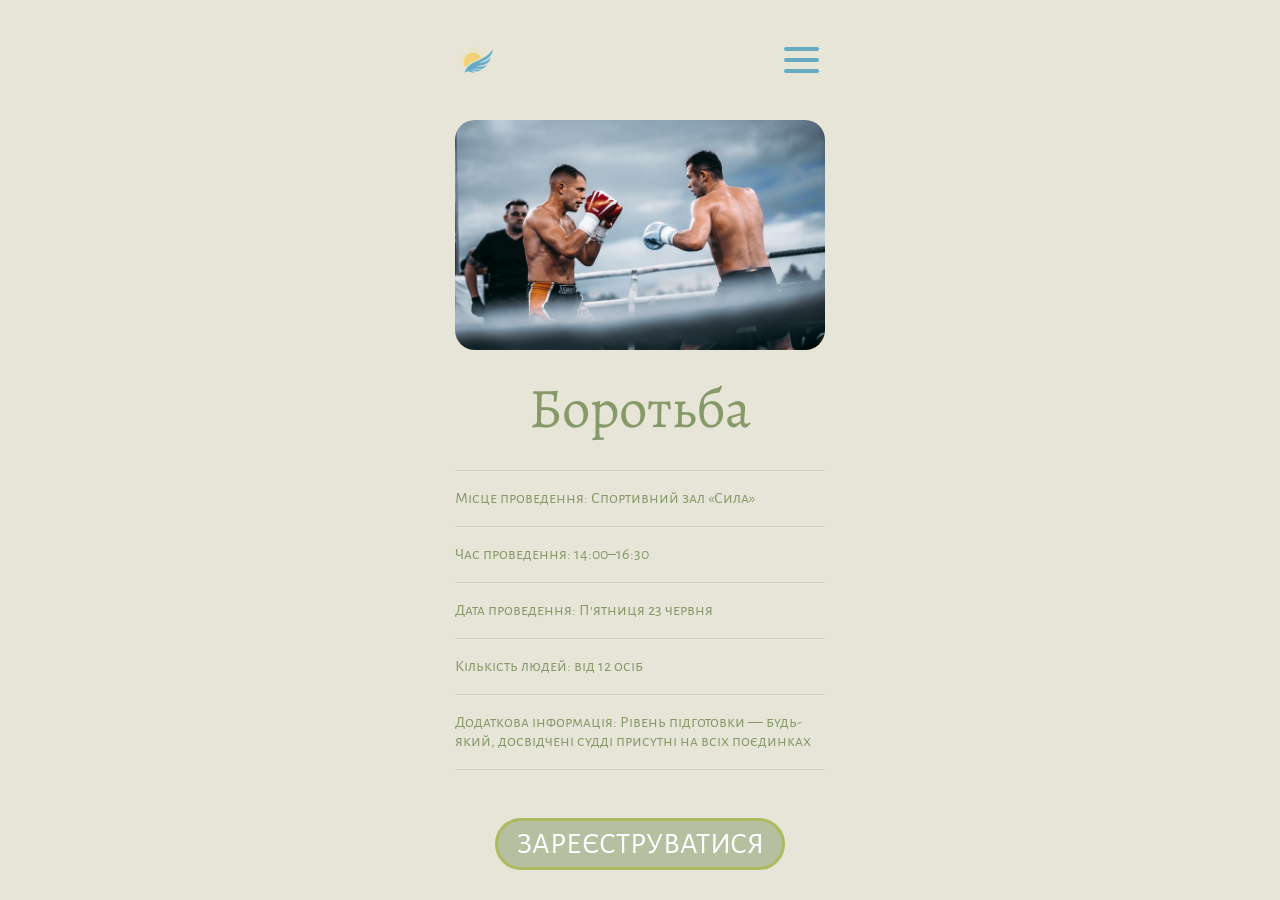
==== borotba.html @ c7641073 "added new pages from activityes" ====
<!doctype html>
<html lang="en">
  <head>
    <meta charset="UTF-8" />
    <meta name="viewport" content="width=device-width, initial-scale=1.0" />
    <link rel="stylesheet" href="./css/style.min.css" />
    <title>Спортивна боротьба</title>
  </head>

  <body>
    <div class="hobby__page">
      <div class="container">
        <header class="header">
          <a href="index.html" class="logo">
            <img src="images/logo.png" alt="Логотип" class="logo__img" />
          </a>

          <button class="header__btn">
            <span class="header__btn-span"></span
            ><span class="header__btn-span"></span
            ><span class="header__btn-span"></span>
          </button>

          <ul class="menu">
            <li class="menu__item">
              <a href="./index.html#home" class="menu__link">Головна</a>
            </li>
            <li class="menu__item">
              <a href="#" class="menu__link">Моя сторінка</a>
            </li>
            <li class="menu__item">
              <a href="./index.html#about" class="menu__link">Про нас</a>
            </li>
            <li class="menu__item">
              <a href="./index.html#activity" class="menu__link">Заходи</a>
            </li>
            <li class="menu__item">
              <a href="./index.html#news" class="menu__link">Новини</a>
            </li>
          </ul>
        </header>
      </div>

      <section class="hobby">
        <div class="container">
          <div class="hobby__inner">
            <img
              src="./images/box.jpg"
              alt="Спортивна боротьба"
              class="hobby__img"
            />
            <h1 class="hobby__title">Боротьба</h1>
            <ul class="hobby__info">
              <li class="hobby__info-item">
                Місце проведення: Спортивний зал «Сила»
              </li>
              <li class="hobby__info-item">Час проведення: 14:00–16:30</li>
              <li class="hobby__info-item">
                Дата проведення: П'ятниця 23 червня
              </li>
              <li class="hobby__info-item">Кількість людей: від 12 осіб</li>
              <li class="hobby__info-item">
                Додаткова інформація: Рівень підготовки — будь-який, досвідчені
                судді присутні на всіх поєдинках
              </li>
            </ul>
            <a href="#" class="home__btn home__btn--big hobby__register"
              >Зареєструватися</a
            >
          </div>
        </div>
      </section>
    </div>

    <script src="./js/main.min.js"></script>
  </body>
</html>
---- css/style.min.css ----
.hobby__title,.title{font-family:"Alegreya-Regular";font-weight:400}.hobby__info-item,body{font-family:"AlegreyaSansSC-Regular";font-weight:400}@font-face{font-family:"PlayfairDisplay-ExtraBoldItalic";src:local("PlayfairDisplay-ExtraBoldItalic"),url("../fonts/PlayfairDisplay-ExtraBoldItalic.woff2") format("woff2"),url("../fonts/PlayfairDisplay-ExtraBoldItalic.woff") format("woff");font-style:normal;font-weight:700;font-display:swap}@font-face{font-family:"Alegreya-Regular";src:local("Alegreya-Regular"),url("../fonts/Alegreya-Regular.woff2") format("woff2"),url("../fonts/Alegreya-Regular.woff") format("woff");font-style:normal;font-weight:400;font-display:swap}@font-face{font-family:"AlegreyaSansSC-Regular";src:local("AlegraySancSC-Regular"),url("../fonts/AlegreyaSansSC-Regular.woff2") format("woff2"),url("../fonts/AlegreyaSansSC-Regular.woff") format("woff");font-style:normal;font-weight:400;font-display:swap}html{-webkit-box-sizing:border-box;box-sizing:border-box}*,*::after,*::before{-webkit-box-sizing:inherit;box-sizing:inherit}ul,ol{padding:0}body,h1,h2,h3,h4,h5,h6,p,ul,ol,li,figure,figcaption,blockquote,dl,dd{margin:0}li{list-style:none}ul{list-style:none}img{max-width:100%;display:block}input,button,textarea,select{font:inherit}button{cursor:pointer}a{text-decoration:none;color:inherit}body{background-color:#e7e5d7}.container{max-width:370px;width:100%;margin:0 auto;min-height:100vh;padding:40px 0}section{width:100vw;min-height:100vh}.title{text-transform:uppercase;font-size:50px;text-align:center;color:#869a69;margin-bottom:10px}.header{display:-webkit-box;display:-ms-flexbox;display:flex;-webkit-box-pack:justify;-ms-flex-pack:justify;justify-content:space-between;-webkit-box-align:center;-ms-flex-align:center;align-items:center;margin-bottom:124px;position:relative;z-index:101}.header__btn{display:-webkit-box;display:-ms-flexbox;display:flex;-webkit-box-orient:vertical;-webkit-box-direction:normal;-ms-flex-direction:column;flex-direction:column;-webkit-box-pack:justify;-ms-flex-pack:justify;justify-content:space-between;width:47px;height:28px;background:none;border:none;cursor:pointer;z-index:102}.header__btn--active .header__btn-span{background-color:#fff}.header__btn--active .header__btn-span:nth-child(1){-webkit-transform:rotate(45deg) translate(9px, 9px);-ms-transform:rotate(45deg) translate(9px, 9px);transform:rotate(45deg) translate(9px, 9px)}.header__btn--active .header__btn-span:nth-child(2){opacity:0}.header__btn--active .header__btn-span:nth-child(3){-webkit-transform:rotate(-45deg) translate(9px, -9px);-ms-transform:rotate(-45deg) translate(9px, -9px);transform:rotate(-45deg) translate(9px, -9px)}.header__btn-span{display:block;width:100%;height:4px;background-color:#65aac2;border-radius:2px;-webkit-transition:opacity .3s ease,background-color .3s ease,-webkit-transform .3s ease;transition:opacity .3s ease,background-color .3s ease,-webkit-transform .3s ease;transition:transform .3s ease,opacity .3s ease,background-color .3s ease;transition:transform .3s ease,opacity .3s ease,background-color .3s ease,-webkit-transform .3s ease}.logo{display:block;height:40px;-webkit-transition:opacity .25s ease,-webkit-transform .25s ease;transition:opacity .25s ease,-webkit-transform .25s ease;transition:transform .25s ease,opacity .25s ease;transition:transform .25s ease,opacity .25s ease,-webkit-transform .25s ease}.logo:hover{-webkit-transform:scale(1.06);-ms-transform:scale(1.06);transform:scale(1.06);opacity:.8}.logo:active{-webkit-transform:scale(0.97);-ms-transform:scale(0.97);transform:scale(0.97);opacity:.6}.logo__img{height:100%}.menu{display:none}.menu--active{display:-webkit-box;display:-ms-flexbox;display:flex;-webkit-box-orient:vertical;-webkit-box-direction:normal;-ms-flex-direction:column;flex-direction:column;-webkit-box-align:center;-ms-flex-align:center;align-items:center;-webkit-box-pack:center;-ms-flex-pack:center;justify-content:center;gap:36px;position:fixed;top:0;left:0;width:100%;min-height:100vh;background-color:rgba(101,170,194,.97);z-index:100;list-style:none}.menu--active .menu__link{color:#fff;font-size:22px;text-transform:uppercase;letter-spacing:3px;padding-bottom:6px;border-bottom:1px solid hsla(0,0%,100%,.3);-webkit-transition:border-color .25s ease,letter-spacing .25s ease;transition:border-color .25s ease,letter-spacing .25s ease}.menu--active .menu__link:hover{border-color:#fff;letter-spacing:5px}.home{background-image:url("../images/home-bg-blur.jpg");background-repeat:no-repeat;background-size:cover;background-position:center center;color:#fff}.home .container{padding:0}.home__title{font-family:"Крилаті";font-weight:700;font-size:64px;margin-bottom:50px}.home__subtitle{display:block;font-size:20px;max-width:354px;width:100%;margin-bottom:83px}.home__btn{display:block;width:126px;height:36px;border:3px solid #adba5e;border-radius:50px;background-color:rgba(134,154,105,.5);color:#fff;cursor:pointer;-webkit-transition:background-color .25s ease,-webkit-transform .2s ease,-webkit-box-shadow .25s ease;transition:background-color .25s ease,-webkit-transform .2s ease,-webkit-box-shadow .25s ease;transition:background-color .25s ease,transform .2s ease,box-shadow .25s ease;transition:background-color .25s ease,transform .2s ease,box-shadow .25s ease,-webkit-transform .2s ease,-webkit-box-shadow .25s ease}.home__btn:hover{background-color:rgba(134,154,105,.85);-webkit-box-shadow:0 0 18px rgba(173,186,94,.55);box-shadow:0 0 18px rgba(173,186,94,.55);-webkit-transform:translateY(-2px);-ms-transform:translateY(-2px);transform:translateY(-2px)}.home__btn:active{-webkit-transform:translateY(0) scale(0.96);-ms-transform:translateY(0) scale(0.96);transform:translateY(0) scale(0.96);-webkit-box-shadow:none;box-shadow:none}.home__btn--big{width:249px;height:52px;font-size:30px;margin:0 auto}.home__btn-small{position:absolute;bottom:25px}.about{text-align:center}.about__inner{height:100%}.about__img{width:370px;height:245px;border-radius:50px;-o-object-fit:cover;object-fit:cover;-o-object-position:center center;object-position:center center;margin-bottom:20px}.about__text{margin-bottom:26px;font-size:15px;color:#869a69}.about__list{display:-webkit-box;display:-ms-flexbox;display:flex;-webkit-box-pack:center;-ms-flex-pack:center;justify-content:center;gap:20px;margin-top:50px}.about__link{display:inline-block;-webkit-transition:-webkit-transform .25s ease;transition:-webkit-transform .25s ease;transition:transform .25s ease;transition:transform .25s ease, -webkit-transform .25s ease}.about__link:hover{-webkit-transform:scale(1.18) rotate(6deg);-ms-transform:scale(1.18) rotate(6deg);transform:scale(1.18) rotate(6deg)}.about__link:active{-webkit-transform:scale(0.92) rotate(0deg);-ms-transform:scale(0.92) rotate(0deg);transform:scale(0.92) rotate(0deg)}.about__icon{width:40px;height:40px;display:block}.activity{color:#65aac2;text-align:center;background-color:#fff}.activity .title{color:#65aac2}.activity__subtitle{margin-bottom:56px}.activity__list{display:-ms-grid;display:grid;-ms-grid-columns:(1fr)[2];grid-template-columns:repeat(2, 1fr);-ms-grid-rows:(1fr)[3];grid-template-rows:repeat(3, 1fr);gap:20px 32px}.activity__item{position:relative;max-width:170px;width:100%;height:200px;border-radius:20px;background-color:#65aac2;color:#fff;-webkit-transition:-webkit-transform .25s ease,-webkit-box-shadow .25s ease;transition:-webkit-transform .25s ease,-webkit-box-shadow .25s ease;transition:transform .25s ease,box-shadow .25s ease;transition:transform .25s ease,box-shadow .25s ease,-webkit-transform .25s ease,-webkit-box-shadow .25s ease}.activity__item:hover{-webkit-transform:translateY(-5px);-ms-transform:translateY(-5px);transform:translateY(-5px);-webkit-box-shadow:0 10px 24px rgba(101,170,194,.45);box-shadow:0 10px 24px rgba(101,170,194,.45)}.activity__img{width:100%;height:100px;-o-object-fit:cover;object-fit:cover;-o-object-position:center center;object-position:center center;border-radius:20px;margin-bottom:14px}.activity__link{position:absolute;display:block;text-align:center;padding:3px 23px;border-radius:50px;border:1px solid #fff;bottom:10px;left:50%;-webkit-transform:translateX(-50%);-ms-transform:translateX(-50%);transform:translateX(-50%);-webkit-transition:background-color .25s ease,color .25s ease,-webkit-transform .2s ease;transition:background-color .25s ease,color .25s ease,-webkit-transform .2s ease;transition:background-color .25s ease,color .25s ease,transform .2s ease;transition:background-color .25s ease,color .25s ease,transform .2s ease,-webkit-transform .2s ease}.activity__link:hover{background-color:#fff;color:#65aac2;-webkit-transform:translateX(-50%) translateY(-2px);-ms-transform:translateX(-50%) translateY(-2px);transform:translateX(-50%) translateY(-2px)}.activity__link:active{-webkit-transform:translateX(-50%) scale(0.95);-ms-transform:translateX(-50%) scale(0.95);transform:translateX(-50%) scale(0.95)}.news__list{display:-webkit-box;display:-ms-flexbox;display:flex;-webkit-box-orient:vertical;-webkit-box-direction:normal;-ms-flex-direction:column;flex-direction:column;gap:30px}.news__item{padding:25px;background-color:rgba(173,186,94,.3);border-radius:20px;color:#869a69}.news__img{border-radius:20px;margin-bottom:10px}.news__title{text-align:center;font-size:20px;margin-bottom:16px}.news__text{font-size:12px}.news__text+.news__text{margin-top:20px}.footer{background-color:#65aac2;border-radius:50px 50px 0 0;text-align:center;margin-top:40px;color:#fff}.footer .container{min-height:auto}.footer__text{margin-bottom:10px;font-size:20px}.footer__link{border-bottom:1px solid #fff;font-size:30px;-webkit-transition:opacity .25s ease,border-color .25s ease;transition:opacity .25s ease,border-color .25s ease}.footer__link:hover{opacity:.7;border-color:rgba(0,0,0,0)}.footer__link:active{opacity:.45}.hobby{padding-top:0;min-height:auto}.hobby__page .container{min-height:auto;height:46px}.hobby .container{min-height:calc(100vh - 80px)}.hobby__page .hader{margin-bottom:0}.hobby__img{width:100%;height:230px;-o-object-fit:cover;object-fit:cover;-o-object-position:center center;object-position:center center;border-radius:30px;margin-bottom:20px;margin:0 auto 20px;border-radius:20px}.hobby__title{font-size:56px;color:#869a69;text-align:center;margin-bottom:24px}.hobby__info{margin-bottom:48px}.hobby__info-item{color:#869a69;font-size:16px;padding:18px 0;border-bottom:1px solid rgba(134,154,105,.25)}.hobby__info-item:first-child{border-top:1px solid rgba(134,154,105,.25)}.hobby__register{display:-webkit-box;display:-ms-flexbox;display:flex;-webkit-box-align:center;-ms-flex-align:center;align-items:center;-webkit-box-pack:center;-ms-flex-pack:center;justify-content:center;text-decoration:none;text-transform:uppercase;width:290px}
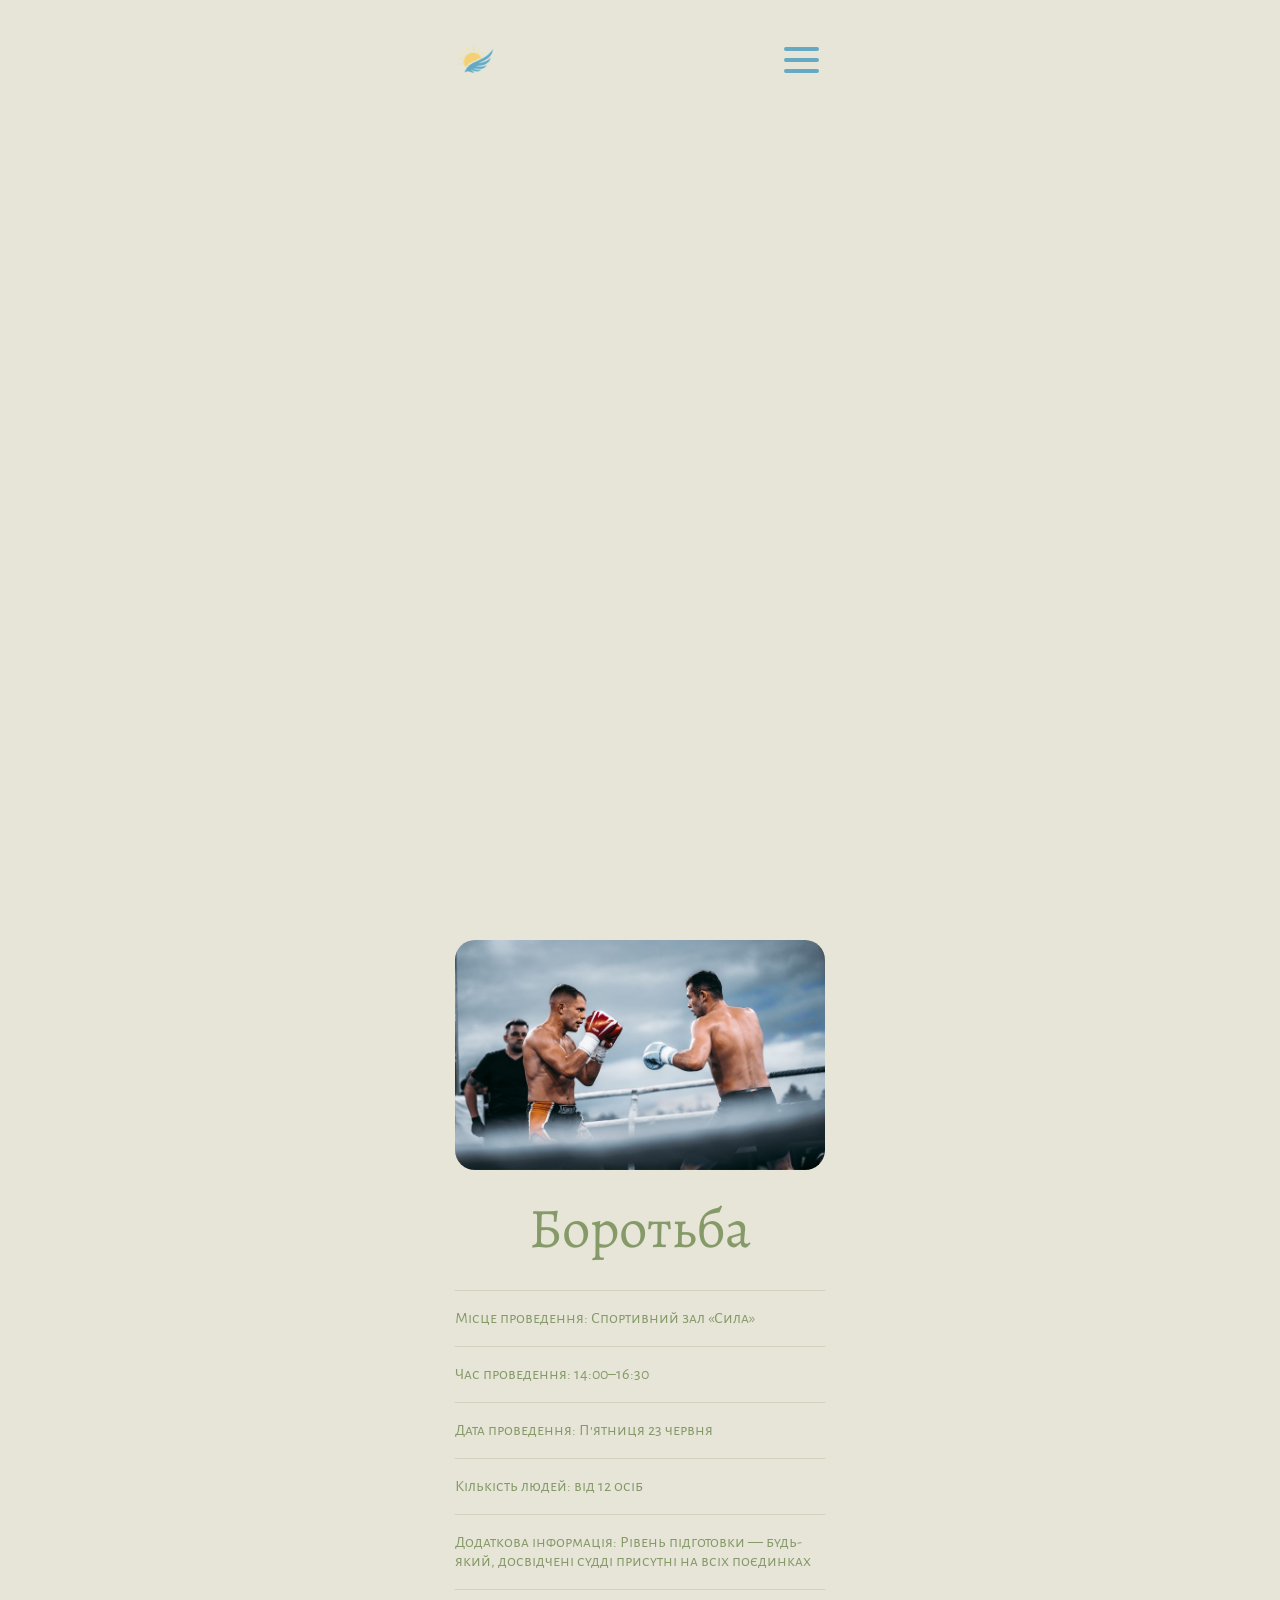
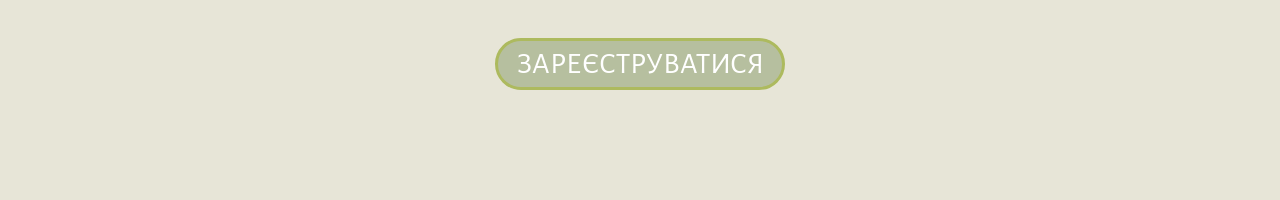
==== commit 66bfba9b: "added profile page" ====
--- a/borotba.html
+++ b/borotba.html
@@ -26,7 +26,7 @@
               <a href="./index.html#home" class="menu__link">Головна</a>
             </li>
             <li class="menu__item">
-              <a href="#" class="menu__link">Моя сторінка</a>
+              <a href="./profile.html" class="menu__link">Моя сторінка</a>
             </li>
             <li class="menu__item">
               <a href="./index.html#about" class="menu__link">Про нас</a>
--- a/css/style.min.css
+++ b/css/style.min.css
@@ -1 +1 @@
-.hobby__title,.title{font-family:"Alegreya-Regular";font-weight:400}.hobby__info-item,body{font-family:"AlegreyaSansSC-Regular";font-weight:400}@font-face{font-family:"PlayfairDisplay-ExtraBoldItalic";src:local("PlayfairDisplay-ExtraBoldItalic"),url("../fonts/PlayfairDisplay-ExtraBoldItalic.woff2") format("woff2"),url("../fonts/PlayfairDisplay-ExtraBoldItalic.woff") format("woff");font-style:normal;font-weight:700;font-display:swap}@font-face{font-family:"Alegreya-Regular";src:local("Alegreya-Regular"),url("../fonts/Alegreya-Regular.woff2") format("woff2"),url("../fonts/Alegreya-Regular.woff") format("woff");font-style:normal;font-weight:400;font-display:swap}@font-face{font-family:"AlegreyaSansSC-Regular";src:local("AlegraySancSC-Regular"),url("../fonts/AlegreyaSansSC-Regular.woff2") format("woff2"),url("../fonts/AlegreyaSansSC-Regular.woff") format("woff");font-style:normal;font-weight:400;font-display:swap}html{-webkit-box-sizing:border-box;box-sizing:border-box}*,*::after,*::before{-webkit-box-sizing:inherit;box-sizing:inherit}ul,ol{padding:0}body,h1,h2,h3,h4,h5,h6,p,ul,ol,li,figure,figcaption,blockquote,dl,dd{margin:0}li{list-style:none}ul{list-style:none}img{max-width:100%;display:block}input,button,textarea,select{font:inherit}button{cursor:pointer}a{text-decoration:none;color:inherit}body{background-color:#e7e5d7}.container{max-width:370px;width:100%;margin:0 auto;min-height:100vh;padding:40px 0}section{width:100vw;min-height:100vh}.title{text-transform:uppercase;font-size:50px;text-align:center;color:#869a69;margin-bottom:10px}.header{display:-webkit-box;display:-ms-flexbox;display:flex;-webkit-box-pack:justify;-ms-flex-pack:justify;justify-content:space-between;-webkit-box-align:center;-ms-flex-align:center;align-items:center;margin-bottom:124px;position:relative;z-index:101}.header__btn{display:-webkit-box;display:-ms-flexbox;display:flex;-webkit-box-orient:vertical;-webkit-box-direction:normal;-ms-flex-direction:column;flex-direction:column;-webkit-box-pack:justify;-ms-flex-pack:justify;justify-content:space-between;width:47px;height:28px;background:none;border:none;cursor:pointer;z-index:102}.header__btn--active .header__btn-span{background-color:#fff}.header__btn--active .header__btn-span:nth-child(1){-webkit-transform:rotate(45deg) translate(9px, 9px);-ms-transform:rotate(45deg) translate(9px, 9px);transform:rotate(45deg) translate(9px, 9px)}.header__btn--active .header__btn-span:nth-child(2){opacity:0}.header__btn--active .header__btn-span:nth-child(3){-webkit-transform:rotate(-45deg) translate(9px, -9px);-ms-transform:rotate(-45deg) translate(9px, -9px);transform:rotate(-45deg) translate(9px, -9px)}.header__btn-span{display:block;width:100%;height:4px;background-color:#65aac2;border-radius:2px;-webkit-transition:opacity .3s ease,background-color .3s ease,-webkit-transform .3s ease;transition:opacity .3s ease,background-color .3s ease,-webkit-transform .3s ease;transition:transform .3s ease,opacity .3s ease,background-color .3s ease;transition:transform .3s ease,opacity .3s ease,background-color .3s ease,-webkit-transform .3s ease}.logo{display:block;height:40px;-webkit-transition:opacity .25s ease,-webkit-transform .25s ease;transition:opacity .25s ease,-webkit-transform .25s ease;transition:transform .25s ease,opacity .25s ease;transition:transform .25s ease,opacity .25s ease,-webkit-transform .25s ease}.logo:hover{-webkit-transform:scale(1.06);-ms-transform:scale(1.06);transform:scale(1.06);opacity:.8}.logo:active{-webkit-transform:scale(0.97);-ms-transform:scale(0.97);transform:scale(0.97);opacity:.6}.logo__img{height:100%}.menu{display:none}.menu--active{display:-webkit-box;display:-ms-flexbox;display:flex;-webkit-box-orient:vertical;-webkit-box-direction:normal;-ms-flex-direction:column;flex-direction:column;-webkit-box-align:center;-ms-flex-align:center;align-items:center;-webkit-box-pack:center;-ms-flex-pack:center;justify-content:center;gap:36px;position:fixed;top:0;left:0;width:100%;min-height:100vh;background-color:rgba(101,170,194,.97);z-index:100;list-style:none}.menu--active .menu__link{color:#fff;font-size:22px;text-transform:uppercase;letter-spacing:3px;padding-bottom:6px;border-bottom:1px solid hsla(0,0%,100%,.3);-webkit-transition:border-color .25s ease,letter-spacing .25s ease;transition:border-color .25s ease,letter-spacing .25s ease}.menu--active .menu__link:hover{border-color:#fff;letter-spacing:5px}.home{background-image:url("../images/home-bg-blur.jpg");background-repeat:no-repeat;background-size:cover;background-position:center center;color:#fff}.home .container{padding:0}.home__title{font-family:"Крилаті";font-weight:700;font-size:64px;margin-bottom:50px}.home__subtitle{display:block;font-size:20px;max-width:354px;width:100%;margin-bottom:83px}.home__btn{display:block;width:126px;height:36px;border:3px solid #adba5e;border-radius:50px;background-color:rgba(134,154,105,.5);color:#fff;cursor:pointer;-webkit-transition:background-color .25s ease,-webkit-transform .2s ease,-webkit-box-shadow .25s ease;transition:background-color .25s ease,-webkit-transform .2s ease,-webkit-box-shadow .25s ease;transition:background-color .25s ease,transform .2s ease,box-shadow .25s ease;transition:background-color .25s ease,transform .2s ease,box-shadow .25s ease,-webkit-transform .2s ease,-webkit-box-shadow .25s ease}.home__btn:hover{background-color:rgba(134,154,105,.85);-webkit-box-shadow:0 0 18px rgba(173,186,94,.55);box-shadow:0 0 18px rgba(173,186,94,.55);-webkit-transform:translateY(-2px);-ms-transform:translateY(-2px);transform:translateY(-2px)}.home__btn:active{-webkit-transform:translateY(0) scale(0.96);-ms-transform:translateY(0) scale(0.96);transform:translateY(0) scale(0.96);-webkit-box-shadow:none;box-shadow:none}.home__btn--big{width:249px;height:52px;font-size:30px;margin:0 auto}.home__btn-small{position:absolute;bottom:25px}.about{text-align:center}.about__inner{height:100%}.about__img{width:370px;height:245px;border-radius:50px;-o-object-fit:cover;object-fit:cover;-o-object-position:center center;object-position:center center;margin-bottom:20px}.about__text{margin-bottom:26px;font-size:15px;color:#869a69}.about__list{display:-webkit-box;display:-ms-flexbox;display:flex;-webkit-box-pack:center;-ms-flex-pack:center;justify-content:center;gap:20px;margin-top:50px}.about__link{display:inline-block;-webkit-transition:-webkit-transform .25s ease;transition:-webkit-transform .25s ease;transition:transform .25s ease;transition:transform .25s ease, -webkit-transform .25s ease}.about__link:hover{-webkit-transform:scale(1.18) rotate(6deg);-ms-transform:scale(1.18) rotate(6deg);transform:scale(1.18) rotate(6deg)}.about__link:active{-webkit-transform:scale(0.92) rotate(0deg);-ms-transform:scale(0.92) rotate(0deg);transform:scale(0.92) rotate(0deg)}.about__icon{width:40px;height:40px;display:block}.activity{color:#65aac2;text-align:center;background-color:#fff}.activity .title{color:#65aac2}.activity__subtitle{margin-bottom:56px}.activity__list{display:-ms-grid;display:grid;-ms-grid-columns:(1fr)[2];grid-template-columns:repeat(2, 1fr);-ms-grid-rows:(1fr)[3];grid-template-rows:repeat(3, 1fr);gap:20px 32px}.activity__item{position:relative;max-width:170px;width:100%;height:200px;border-radius:20px;background-color:#65aac2;color:#fff;-webkit-transition:-webkit-transform .25s ease,-webkit-box-shadow .25s ease;transition:-webkit-transform .25s ease,-webkit-box-shadow .25s ease;transition:transform .25s ease,box-shadow .25s ease;transition:transform .25s ease,box-shadow .25s ease,-webkit-transform .25s ease,-webkit-box-shadow .25s ease}.activity__item:hover{-webkit-transform:translateY(-5px);-ms-transform:translateY(-5px);transform:translateY(-5px);-webkit-box-shadow:0 10px 24px rgba(101,170,194,.45);box-shadow:0 10px 24px rgba(101,170,194,.45)}.activity__img{width:100%;height:100px;-o-object-fit:cover;object-fit:cover;-o-object-position:center center;object-position:center center;border-radius:20px;margin-bottom:14px}.activity__link{position:absolute;display:block;text-align:center;padding:3px 23px;border-radius:50px;border:1px solid #fff;bottom:10px;left:50%;-webkit-transform:translateX(-50%);-ms-transform:translateX(-50%);transform:translateX(-50%);-webkit-transition:background-color .25s ease,color .25s ease,-webkit-transform .2s ease;transition:background-color .25s ease,color .25s ease,-webkit-transform .2s ease;transition:background-color .25s ease,color .25s ease,transform .2s ease;transition:background-color .25s ease,color .25s ease,transform .2s ease,-webkit-transform .2s ease}.activity__link:hover{background-color:#fff;color:#65aac2;-webkit-transform:translateX(-50%) translateY(-2px);-ms-transform:translateX(-50%) translateY(-2px);transform:translateX(-50%) translateY(-2px)}.activity__link:active{-webkit-transform:translateX(-50%) scale(0.95);-ms-transform:translateX(-50%) scale(0.95);transform:translateX(-50%) scale(0.95)}.news__list{display:-webkit-box;display:-ms-flexbox;display:flex;-webkit-box-orient:vertical;-webkit-box-direction:normal;-ms-flex-direction:column;flex-direction:column;gap:30px}.news__item{padding:25px;background-color:rgba(173,186,94,.3);border-radius:20px;color:#869a69}.news__img{border-radius:20px;margin-bottom:10px}.news__title{text-align:center;font-size:20px;margin-bottom:16px}.news__text{font-size:12px}.news__text+.news__text{margin-top:20px}.footer{background-color:#65aac2;border-radius:50px 50px 0 0;text-align:center;margin-top:40px;color:#fff}.footer .container{min-height:auto}.footer__text{margin-bottom:10px;font-size:20px}.footer__link{border-bottom:1px solid #fff;font-size:30px;-webkit-transition:opacity .25s ease,border-color .25s ease;transition:opacity .25s ease,border-color .25s ease}.footer__link:hover{opacity:.7;border-color:rgba(0,0,0,0)}.footer__link:active{opacity:.45}.hobby{padding-top:0;min-height:auto}.hobby__page .container{min-height:auto;height:46px}.hobby .container{min-height:calc(100vh - 80px)}.hobby__page .hader{margin-bottom:0}.hobby__img{width:100%;height:230px;-o-object-fit:cover;object-fit:cover;-o-object-position:center center;object-position:center center;border-radius:30px;margin-bottom:20px;margin:0 auto 20px;border-radius:20px}.hobby__title{font-size:56px;color:#869a69;text-align:center;margin-bottom:24px}.hobby__info{margin-bottom:48px}.hobby__info-item{color:#869a69;font-size:16px;padding:18px 0;border-bottom:1px solid rgba(134,154,105,.25)}.hobby__info-item:first-child{border-top:1px solid rgba(134,154,105,.25)}.hobby__register{display:-webkit-box;display:-ms-flexbox;display:flex;-webkit-box-align:center;-ms-flex-align:center;align-items:center;-webkit-box-pack:center;-ms-flex-pack:center;justify-content:center;text-decoration:none;text-transform:uppercase;width:290px}+.diary__title,.achievement__title,.bustle__title,.description__title,.hobby__title,.title{font-family:"Alegreya-Regular";font-weight:400}.hobby__info-item,body{font-family:"AlegreyaSansSC-Regular";font-weight:400}@font-face{font-family:"PlayfairDisplay-ExtraBoldItalic";src:local("PlayfairDisplay-ExtraBoldItalic"),url("../fonts/PlayfairDisplay-ExtraBoldItalic.woff2") format("woff2"),url("../fonts/PlayfairDisplay-ExtraBoldItalic.woff") format("woff");font-style:normal;font-weight:700;font-display:swap}@font-face{font-family:"Alegreya-Regular";src:local("Alegreya-Regular"),url("../fonts/Alegreya-Regular.woff2") format("woff2"),url("../fonts/Alegreya-Regular.woff") format("woff");font-style:normal;font-weight:400;font-display:swap}@font-face{font-family:"AlegreyaSansSC-Regular";src:local("AlegraySancSC-Regular"),url("../fonts/AlegreyaSansSC-Regular.woff2") format("woff2"),url("../fonts/AlegreyaSansSC-Regular.woff") format("woff");font-style:normal;font-weight:400;font-display:swap}html{-webkit-box-sizing:border-box;box-sizing:border-box}*,*::after,*::before{-webkit-box-sizing:inherit;box-sizing:inherit}ul,ol{padding:0}body,h1,h2,h3,h4,h5,h6,p,ul,ol,li,figure,figcaption,blockquote,dl,dd{margin:0}li{list-style:none}ul{list-style:none}img{max-width:100%;display:block}input,button,textarea,select{font:inherit}button{cursor:pointer}a{text-decoration:none;color:inherit}body{background-color:#e7e5d7;overflow-x:hidden}.container{max-width:370px;width:100%;margin:0 auto;min-height:100vh;padding:40px 0}section{width:100%;min-height:100vh}.title{text-transform:uppercase;font-size:50px;text-align:center;color:#869a69;margin-bottom:10px}.header{display:-webkit-box;display:-ms-flexbox;display:flex;-webkit-box-pack:justify;-ms-flex-pack:justify;justify-content:space-between;-webkit-box-align:center;-ms-flex-align:center;align-items:center;margin-bottom:124px;position:relative;z-index:101}.header__btn{display:-webkit-box;display:-ms-flexbox;display:flex;-webkit-box-orient:vertical;-webkit-box-direction:normal;-ms-flex-direction:column;flex-direction:column;-webkit-box-pack:justify;-ms-flex-pack:justify;justify-content:space-between;width:47px;height:28px;background:none;border:none;cursor:pointer;z-index:102}.header__btn--active .header__btn-span{background-color:#fff}.header__btn--active .header__btn-span:nth-child(1){-webkit-transform:rotate(45deg) translate(9px, 9px);-ms-transform:rotate(45deg) translate(9px, 9px);transform:rotate(45deg) translate(9px, 9px)}.header__btn--active .header__btn-span:nth-child(2){opacity:0}.header__btn--active .header__btn-span:nth-child(3){-webkit-transform:rotate(-45deg) translate(9px, -9px);-ms-transform:rotate(-45deg) translate(9px, -9px);transform:rotate(-45deg) translate(9px, -9px)}.header__btn-span{display:block;width:100%;height:4px;background-color:#65aac2;border-radius:2px;-webkit-transition:opacity .3s ease,background-color .3s ease,-webkit-transform .3s ease;transition:opacity .3s ease,background-color .3s ease,-webkit-transform .3s ease;transition:transform .3s ease,opacity .3s ease,background-color .3s ease;transition:transform .3s ease,opacity .3s ease,background-color .3s ease,-webkit-transform .3s ease}.logo{display:block;height:40px;-webkit-transition:opacity .25s ease,-webkit-transform .25s ease;transition:opacity .25s ease,-webkit-transform .25s ease;transition:transform .25s ease,opacity .25s ease;transition:transform .25s ease,opacity .25s ease,-webkit-transform .25s ease}.logo:hover{-webkit-transform:scale(1.06);-ms-transform:scale(1.06);transform:scale(1.06);opacity:.8}.logo:active{-webkit-transform:scale(0.97);-ms-transform:scale(0.97);transform:scale(0.97);opacity:.6}.logo__img{height:100%}.menu{display:none}.menu--active{display:-webkit-box;display:-ms-flexbox;display:flex;-webkit-box-orient:vertical;-webkit-box-direction:normal;-ms-flex-direction:column;flex-direction:column;-webkit-box-align:center;-ms-flex-align:center;align-items:center;-webkit-box-pack:center;-ms-flex-pack:center;justify-content:center;gap:36px;position:fixed;top:0;left:0;width:100%;min-height:100vh;background-color:rgba(101,170,194,.97);z-index:100;list-style:none}.menu--active .menu__link{color:#fff;font-size:22px;text-transform:uppercase;letter-spacing:3px;padding-bottom:6px;border-bottom:1px solid hsla(0,0%,100%,.3);-webkit-transition:border-color .25s ease,letter-spacing .25s ease;transition:border-color .25s ease,letter-spacing .25s ease}.menu--active .menu__link:hover{border-color:#fff;letter-spacing:5px}.home{background-image:url("../images/home-bg-blur.jpg");background-repeat:no-repeat;background-size:cover;background-position:center center;color:#fff}.home .container{padding:0}.home__title{font-family:"Крилаті";font-weight:700;font-size:64px;margin-bottom:50px}.home__subtitle{display:block;font-size:20px;max-width:354px;width:100%;margin-bottom:83px}.home__btn{display:block;width:126px;height:36px;border:3px solid #adba5e;border-radius:50px;background-color:rgba(134,154,105,.5);color:#fff;cursor:pointer;-webkit-transition:background-color .25s ease,-webkit-transform .2s ease,-webkit-box-shadow .25s ease;transition:background-color .25s ease,-webkit-transform .2s ease,-webkit-box-shadow .25s ease;transition:background-color .25s ease,transform .2s ease,box-shadow .25s ease;transition:background-color .25s ease,transform .2s ease,box-shadow .25s ease,-webkit-transform .2s ease,-webkit-box-shadow .25s ease}.home__btn:hover{background-color:rgba(134,154,105,.85);-webkit-box-shadow:0 0 18px rgba(173,186,94,.55);box-shadow:0 0 18px rgba(173,186,94,.55);-webkit-transform:translateY(-2px);-ms-transform:translateY(-2px);transform:translateY(-2px)}.home__btn:active{-webkit-transform:translateY(0) scale(0.96);-ms-transform:translateY(0) scale(0.96);transform:translateY(0) scale(0.96);-webkit-box-shadow:none;box-shadow:none}.home__btn--big{width:249px;height:52px;font-size:30px;margin:0 auto}.home__btn-small{position:absolute;bottom:25px}.about{text-align:center}.about__inner{height:100%}.about__img{width:370px;height:245px;border-radius:50px;-o-object-fit:cover;object-fit:cover;-o-object-position:center center;object-position:center center;margin-bottom:20px}.about__text{margin-bottom:26px;font-size:15px;color:#869a69}.about__list{display:-webkit-box;display:-ms-flexbox;display:flex;-webkit-box-pack:center;-ms-flex-pack:center;justify-content:center;gap:20px;margin-top:50px}.about__link{display:inline-block;-webkit-transition:-webkit-transform .25s ease;transition:-webkit-transform .25s ease;transition:transform .25s ease;transition:transform .25s ease, -webkit-transform .25s ease}.about__link:hover{-webkit-transform:scale(1.18) rotate(6deg);-ms-transform:scale(1.18) rotate(6deg);transform:scale(1.18) rotate(6deg)}.about__link:active{-webkit-transform:scale(0.92) rotate(0deg);-ms-transform:scale(0.92) rotate(0deg);transform:scale(0.92) rotate(0deg)}.about__icon{width:40px;height:40px;display:block}.activity{color:#65aac2;text-align:center;background-color:#fff}.activity .title{color:#65aac2}.activity__subtitle{margin-bottom:56px}.activity__list{display:-ms-grid;display:grid;-ms-grid-columns:(1fr)[2];grid-template-columns:repeat(2, 1fr);-ms-grid-rows:(1fr)[3];grid-template-rows:repeat(3, 1fr);gap:20px 32px}.activity__item{position:relative;max-width:170px;width:100%;height:200px;border-radius:20px;background-color:#65aac2;color:#fff;-webkit-transition:-webkit-transform .25s ease,-webkit-box-shadow .25s ease;transition:-webkit-transform .25s ease,-webkit-box-shadow .25s ease;transition:transform .25s ease,box-shadow .25s ease;transition:transform .25s ease,box-shadow .25s ease,-webkit-transform .25s ease,-webkit-box-shadow .25s ease}.activity__item:hover{-webkit-transform:translateY(-5px);-ms-transform:translateY(-5px);transform:translateY(-5px);-webkit-box-shadow:0 10px 24px rgba(101,170,194,.45);box-shadow:0 10px 24px rgba(101,170,194,.45)}.activity__img{width:100%;height:100px;-o-object-fit:cover;object-fit:cover;-o-object-position:center center;object-position:center center;border-radius:20px;margin-bottom:14px}.activity__link{position:absolute;display:block;text-align:center;padding:3px 23px;border-radius:50px;border:1px solid #fff;bottom:10px;left:50%;-webkit-transform:translateX(-50%);-ms-transform:translateX(-50%);transform:translateX(-50%);-webkit-transition:background-color .25s ease,color .25s ease,-webkit-transform .2s ease;transition:background-color .25s ease,color .25s ease,-webkit-transform .2s ease;transition:background-color .25s ease,color .25s ease,transform .2s ease;transition:background-color .25s ease,color .25s ease,transform .2s ease,-webkit-transform .2s ease}.activity__link:hover{background-color:#fff;color:#65aac2;-webkit-transform:translateX(-50%) translateY(-2px);-ms-transform:translateX(-50%) translateY(-2px);transform:translateX(-50%) translateY(-2px)}.activity__link:active{-webkit-transform:translateX(-50%) scale(0.95);-ms-transform:translateX(-50%) scale(0.95);transform:translateX(-50%) scale(0.95)}.news__list{display:-webkit-box;display:-ms-flexbox;display:flex;-webkit-box-orient:vertical;-webkit-box-direction:normal;-ms-flex-direction:column;flex-direction:column;gap:30px}.news__item{padding:25px;background-color:rgba(173,186,94,.3);border-radius:20px;color:#869a69}.news__img{border-radius:20px;margin-bottom:10px}.news__title{text-align:center;font-size:20px;margin-bottom:16px}.news__text{font-size:12px}.news__text+.news__text{margin-top:20px}.footer{background-color:#65aac2;border-radius:50px 50px 0 0;text-align:center;margin-top:40px;color:#fff}.footer .container{min-height:auto}.footer__text{margin-bottom:10px;font-size:20px}.footer__link{border-bottom:1px solid #fff;font-size:30px;-webkit-transition:opacity .25s ease,border-color .25s ease;transition:opacity .25s ease,border-color .25s ease}.footer__link:hover{opacity:.7;border-color:rgba(0,0,0,0)}.footer__link:active{opacity:.45}.hobby{padding-top:0;min-height:auto}.hobby__page .hader{margin-bottom:0}.hobby__img{width:100%;height:230px;-o-object-fit:cover;object-fit:cover;-o-object-position:center center;object-position:center center;border-radius:30px;margin-bottom:20px;margin:0 auto 20px;border-radius:20px}.hobby__title{font-size:56px;color:#869a69;text-align:center;margin-bottom:24px}.hobby__info{margin-bottom:48px}.hobby__info-item{color:#869a69;font-size:16px;padding:18px 0;border-bottom:1px solid rgba(134,154,105,.25)}.hobby__info-item:first-child{border-top:1px solid rgba(134,154,105,.25)}.hobby__register{display:-webkit-box;display:-ms-flexbox;display:flex;-webkit-box-align:center;-ms-flex-align:center;align-items:center;-webkit-box-pack:center;-ms-flex-pack:center;justify-content:center;text-decoration:none;text-transform:uppercase;width:290px}.description{background-color:rgba(134,154,105,.8);min-height:auto;margin:20px 0}.description .container{min-height:auto}.description__title{color:#fff;text-align:center;margin-bottom:10px}.description__wrapper{display:-webkit-box;display:-ms-flexbox;display:flex;-webkit-box-pack:justify;-ms-flex-pack:justify;justify-content:space-between;-webkit-box-align:center;-ms-flex-align:center;align-items:center;color:#fff}.description__img{width:135px;height:135px;border-radius:20px}.description__text{font-size:15px}.bustle{min-height:auto}.bustle__title{color:#869a69;text-align:center;margin-bottom:20px}.bustle .container{min-height:auto}.bustle__list{display:-webkit-box;display:-ms-flexbox;display:flex;-webkit-box-pack:justify;-ms-flex-pack:justify;justify-content:space-between;-webkit-box-align:center;-ms-flex-align:center;align-items:center}.bustle__item{display:-webkit-box;display:-ms-flexbox;display:flex;-webkit-box-orient:vertical;-webkit-box-direction:normal;-ms-flex-direction:column;flex-direction:column;-webkit-box-pack:center;-ms-flex-pack:center;justify-content:center;-webkit-box-align:center;-ms-flex-align:center;align-items:center;border-radius:10px;width:115px;height:115px;background-color:rgba(134,154,105,.7);font-size:16px;gap:10px;color:#fff}.bustle__btn{background-color:rgba(134,154,105,.8);border:1px solid #fff;height:30px;min-width:30px;border-radius:50px;color:#fff}.achievement{background-color:rgba(134,154,105,.8);min-height:auto;margin:20px 0}.achievement .container{min-height:auto}.achievement__title{color:#fff;text-align:center;margin-bottom:10px}.achievement__list{display:-webkit-box;display:-ms-flexbox;display:flex;-webkit-box-pack:justify;-ms-flex-pack:justify;justify-content:space-between;-webkit-box-align:center;-ms-flex-align:center;align-items:center}.achievement__item{width:80px;height:80px;border:.5px solid #fff;border-radius:50%;font-size:12px}.achievement__img{border-radius:50%}.diary{text-align:center;min-height:auto;margin:20px 0}.diary .container{min-height:auto;padding:0}.diary__title{color:#869a69;text-align:center;margin-bottom:20px}.diary__inner{background-color:rgba(134,154,105,.8);width:100%;padding:65px 0;border-radius:20px}.diary__btn{font-size:20px;padding:13px 15px;border:1px solid #fff;border-radius:20px;background-color:#869a69;color:#fff}
